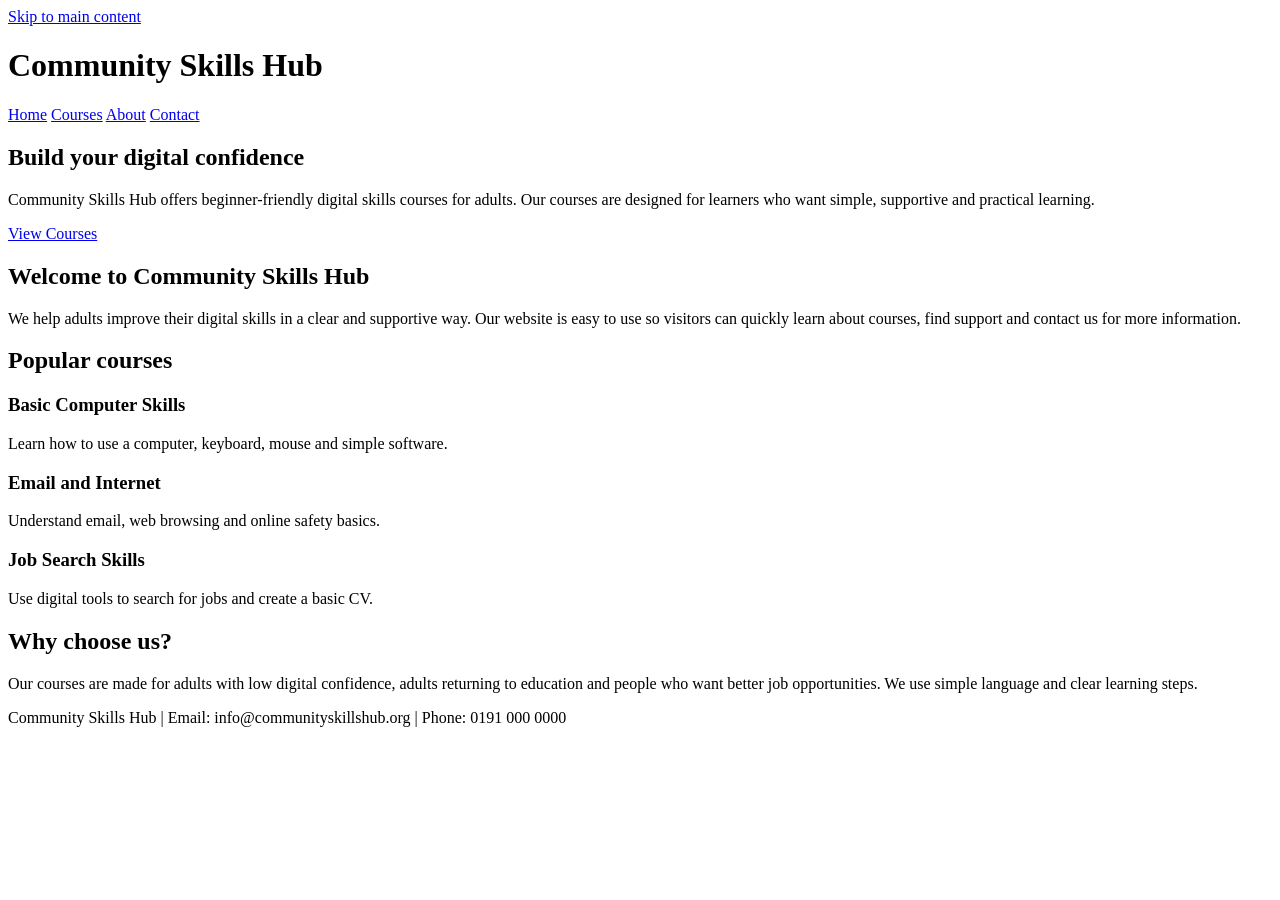
==== index.html @ bfeb7a66 "Add website files" ====
<!DOCTYPE html>
<html lang="en">
<head>
  <meta charset="UTF-8">
  <meta name="viewport" content="width=device-width, initial-scale=1.0">
  <title>Community Skills Hub | Home</title>
  <link rel="stylesheet" href="css/style.css">
</head>
<body>
  <a href="#main-content" class="skip-link">Skip to main content</a>
  <header>
    <div class="container">
      <h1 class="site-title">Community Skills Hub</h1>
      <nav aria-label="Main navigation">
        <a href="index.html">Home</a>
        <a href="courses.html">Courses</a>
        <a href="about.html">About</a>
        <a href="contact.html">Contact</a>
      </nav>
    </div>
  </header>
  <main id="main-content" class="container">

<section class="hero">
  <h2>Build your digital confidence</h2>
  <p>Community Skills Hub offers beginner-friendly digital skills courses for adults. Our courses are designed for learners who want simple, supportive and practical learning.</p>
  <a class="button" href="courses.html">View Courses</a>
</section>

<section class="section">
  <h2>Welcome to Community Skills Hub</h2>
  <p>We help adults improve their digital skills in a clear and supportive way. Our website is easy to use so visitors can quickly learn about courses, find support and contact us for more information.</p>
</section>

<section class="section">
  <h2>Popular courses</h2>
  <div class="grid">
    <article class="card">
      <h3>Basic Computer Skills</h3>
      <p>Learn how to use a computer, keyboard, mouse and simple software.</p>
    </article>
    <article class="card">
      <h3>Email and Internet</h3>
      <p>Understand email, web browsing and online safety basics.</p>
    </article>
    <article class="card">
      <h3>Job Search Skills</h3>
      <p>Use digital tools to search for jobs and create a basic CV.</p>
    </article>
  </div>
</section>

<section class="section">
  <h2>Why choose us?</h2>
  <p>Our courses are made for adults with low digital confidence, adults returning to education and people who want better job opportunities. We use simple language and clear learning steps.</p>
</section>

  </main>
  <footer>
    <p>Community Skills Hub | Email: info@communityskillshub.org | Phone: 0191 000 0000</p>
  </footer>
</body>
</html>
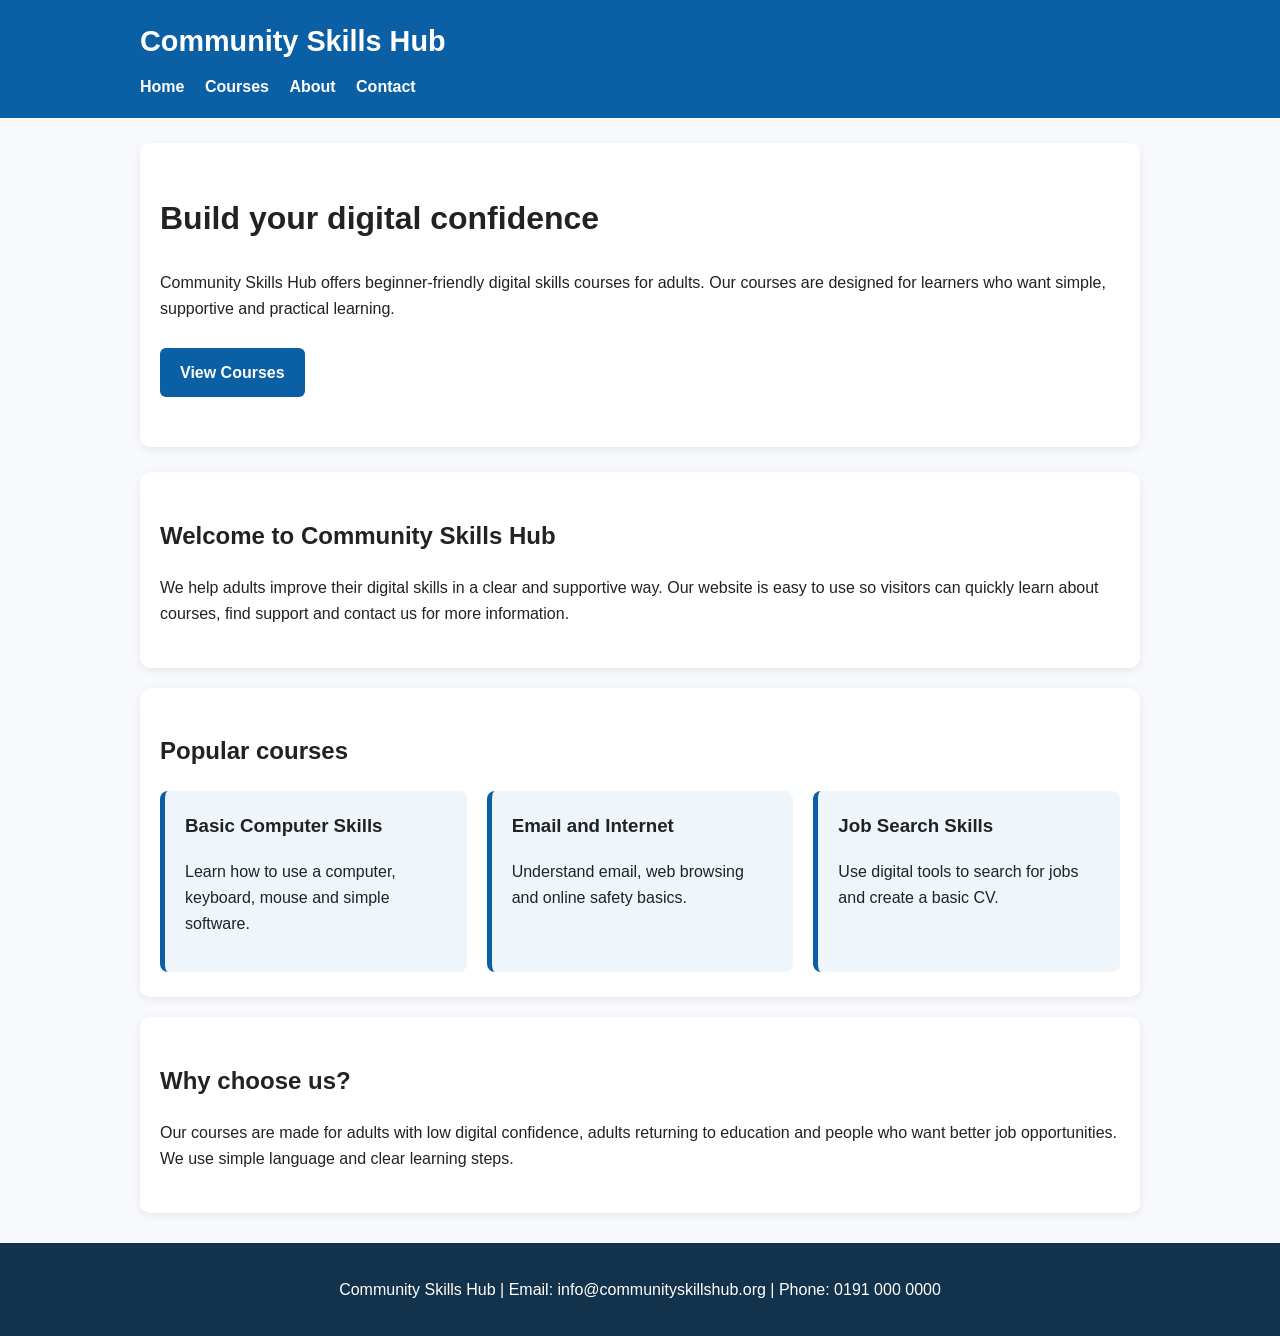
==== commit 0cf7a3d6: "Update index.html" ====
--- a/index.html
+++ b/index.html
@@ -4,7 +4,7 @@
   <meta charset="UTF-8">
   <meta name="viewport" content="width=device-width, initial-scale=1.0">
   <title>Community Skills Hub | Home</title>
-  <link rel="stylesheet" href="css/style.css">
+  <link rel="stylesheet" href="style.css">
 </head>
 <body>
   <a href="#main-content" class="skip-link">Skip to main content</a>
@@ -60,4 +60,4 @@
     <p>Community Skills Hub | Email: info@communityskillshub.org | Phone: 0191 000 0000</p>
   </footer>
 </body>
-</html>+</html>
--- a/style.css
+++ b/style.css
@@ -0,0 +1,167 @@
+* {
+  box-sizing: border-box;
+}
+
+body {
+  margin: 0;
+  font-family: Arial, sans-serif;
+  line-height: 1.6;
+  background: #f7f9fc;
+  color: #222;
+}
+
+header {
+  background: #0b5fa5;
+  color: white;
+  padding: 18px 0;
+}
+
+.container {
+  width: 90%;
+  max-width: 1000px;
+  margin: auto;
+}
+
+.site-title {
+  margin: 0;
+  font-size: 1.8rem;
+}
+
+nav {
+  margin-top: 10px;
+}
+
+nav a {
+  color: white;
+  text-decoration: none;
+  margin-right: 16px;
+  font-weight: bold;
+}
+
+nav a:hover,
+nav a:focus {
+  text-decoration: underline;
+}
+
+.hero {
+  background: white;
+  padding: 50px 20px;
+  margin: 25px 0;
+  border-radius: 10px;
+  box-shadow: 0 2px 8px rgba(0,0,0,0.08);
+}
+
+.hero h2 {
+  margin-top: 0;
+  font-size: 2rem;
+}
+
+.button {
+  display: inline-block;
+  background: #0b5fa5;
+  color: white;
+  padding: 12px 20px;
+  text-decoration: none;
+  border-radius: 6px;
+  margin-top: 10px;
+  font-weight: bold;
+}
+
+.section {
+  background: white;
+  padding: 25px 20px;
+  margin: 20px 0;
+  border-radius: 10px;
+  box-shadow: 0 2px 8px rgba(0,0,0,0.08);
+}
+
+.grid {
+  display: grid;
+  grid-template-columns: repeat(3, 1fr);
+  gap: 20px;
+}
+
+.card {
+  background: #eef5fb;
+  padding: 20px;
+  border-radius: 8px;
+  border-left: 5px solid #0b5fa5;
+}
+
+.card h3 {
+  margin-top: 0;
+}
+
+footer {
+  background: #13324b;
+  color: white;
+  text-align: center;
+  padding: 18px 10px;
+  margin-top: 30px;
+}
+
+.contact-box {
+  background: #eef5fb;
+  padding: 18px;
+  border-radius: 8px;
+  margin-bottom: 15px;
+}
+
+form {
+  display: grid;
+  gap: 12px;
+}
+
+input, textarea {
+  width: 100%;
+  padding: 12px;
+  border: 1px solid #bbb;
+  border-radius: 6px;
+  font-size: 1rem;
+}
+
+textarea {
+  min-height: 140px;
+  resize: vertical;
+}
+
+.skip-link {
+  position: absolute;
+  left: -9999px;
+  top: auto;
+}
+
+.skip-link:focus {
+  left: 10px;
+  top: 10px;
+  background: #fff;
+  color: #000;
+  padding: 10px;
+  z-index: 1000;
+  border: 2px solid #000;
+}
+
+img {
+  max-width: 100%;
+  height: auto;
+  border-radius: 8px;
+}
+
+@media (max-width: 768px) {
+  .grid {
+    grid-template-columns: 1fr;
+  }
+
+  .site-title {
+    font-size: 1.5rem;
+  }
+
+  nav a {
+    display: inline-block;
+    margin: 6px 10px 6px 0;
+  }
+
+  .hero h2 {
+    font-size: 1.6rem;
+  }
+}
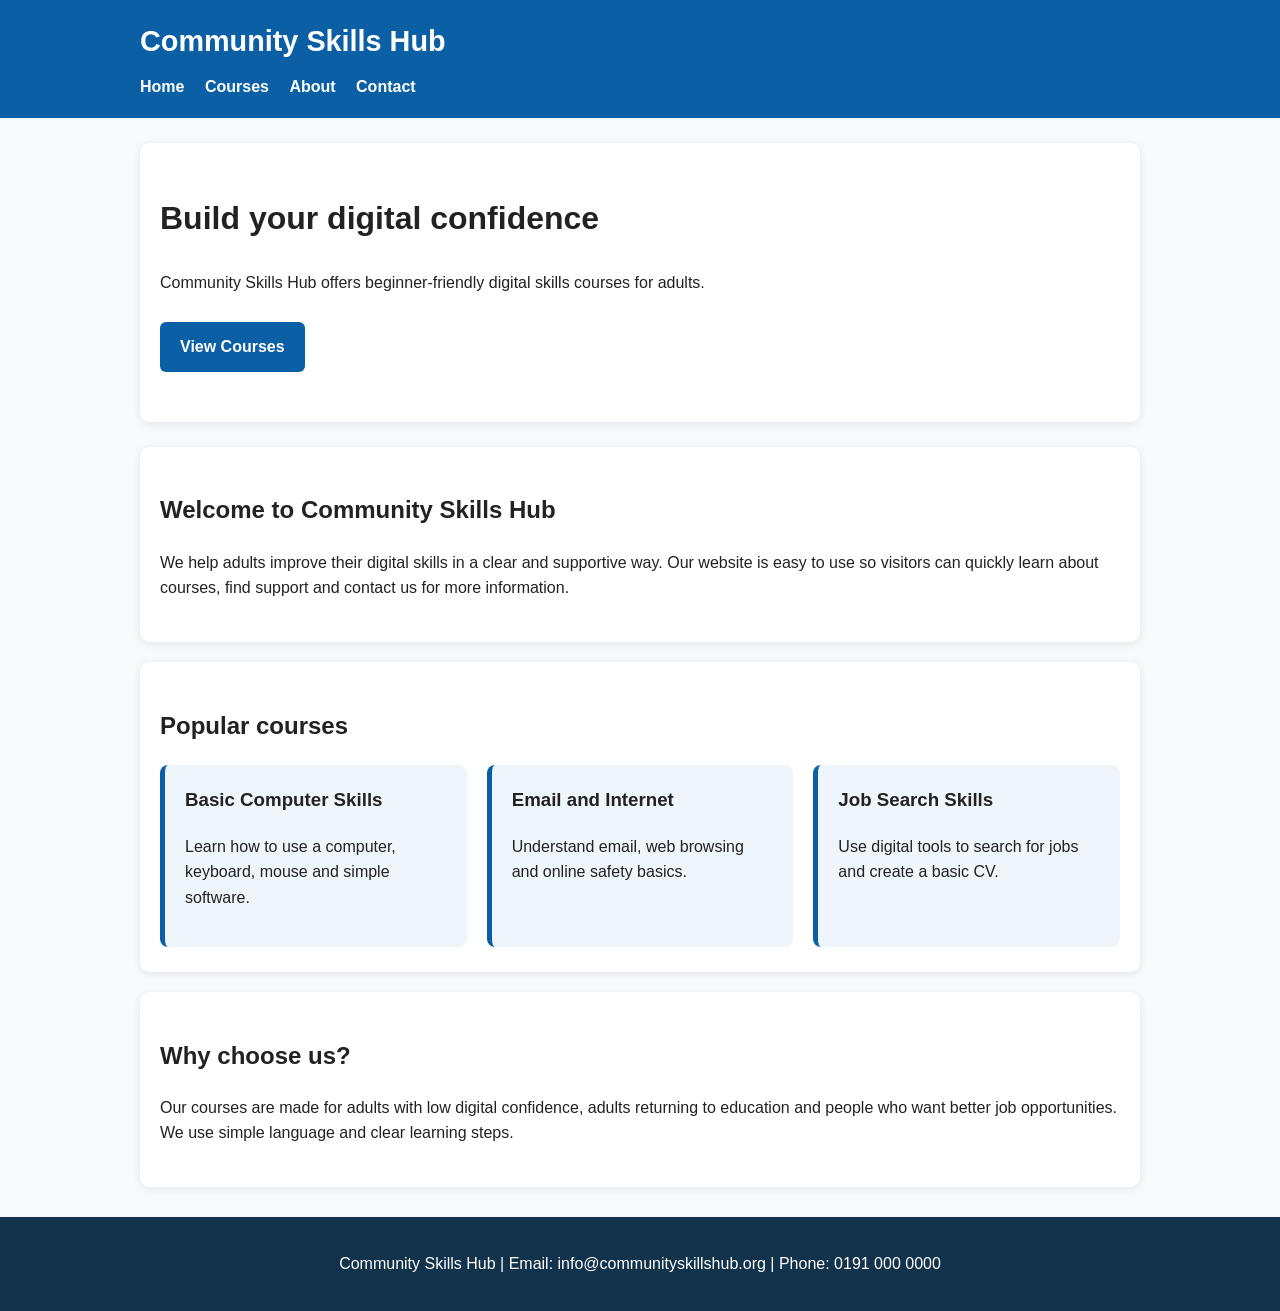
==== commit c92ee556: "Update index.html" ====
--- a/index.html
+++ b/index.html
@@ -20,12 +20,14 @@
     </div>
   </header>
   <main id="main-content" class="container">
+<section class="hero">
+  <div class="hero-overlay">
+    <h2>Build your digital confidence</h2>
+    <p>Community Skills Hub offers beginner-friendly digital skills courses for adults.</p>
+    <a class="button" href="courses.html">View Courses</a>
+  </div>
+</section>
 
-<section class="hero">
-  <h2>Build your digital confidence</h2>
-  <p>Community Skills Hub offers beginner-friendly digital skills courses for adults. Our courses are designed for learners who want simple, supportive and practical learning.</p>
-  <a class="button" href="courses.html">View Courses</a>
-</section>
 
 <section class="section">
   <h2>Welcome to Community Skills Hub</h2>
--- a/style.css
+++ b/style.css
@@ -164,4 +164,97 @@
   .hero h2 {
     font-size: 1.6rem;
   }
-}+/* Hover effects */
+a {
+  transition: 0.3s;
+}
+
+a:hover {
+  opacity: 0.7;
+}
+
+.button {
+  transition: 0.3s;
+}
+
+.button:hover {
+  background: #084a86;
+  transform: translateY(-2px);
+}
+
+section {
+  transition: 0.3s;
+}
+
+section:hover {
+  transform: translateY(-5px);
+  box-shadow: 0 10px 25px rgba(0,0,0,0.1);
+}
+
+nav a {
+  margin-right: 15px;
+  font-weight: bold;
+}
+
+@media (max-width: 600px) {
+  .container {
+    width: 90%;
+  }
+}
+.hero {
+  background: linear-gradient(135deg, #ffffff, #eaf3ff);
+  border: 2px solid #d6e6f8;
+}
+
+.button {
+  box-shadow: 0 6px 14px rgba(11, 95, 165, 0.25);
+}
+
+.card {
+  border-top: 6px solid #0b5fa5;
+}
+
+h2 {
+  color: #0b5fa5;
+}
+.hero {
+  background: linear-gradient(135deg, #0b5fa5, #4da3ff);
+  color: white;
+  padding: 40px 25px;
+  border-radius: 15px;
+}
+
+.hero p {
+  color: #e6f2ff;
+}
+
+.button {
+  background: white;
+  color: #0b5fa5;
+  font-weight: bold;
+}
+
+.button:hover {
+  background: #e6f2ff;
+}
+/* Courses cards */
+.course-card {
+  background: white;
+  padding: 20px;
+  border-radius: 12px;
+  margin-bottom: 20px;
+  box-shadow: 0 5px 15px rgba(0,0,0,0.08);
+  transition: 0.3s;
+}
+
+.course-card:hover {
+  transform: translateY(-5px);
+}
+
+.course-card h3 {
+  color: #0b5fa5;
+}
+
+.course-card p {
+  color: #555;
+}
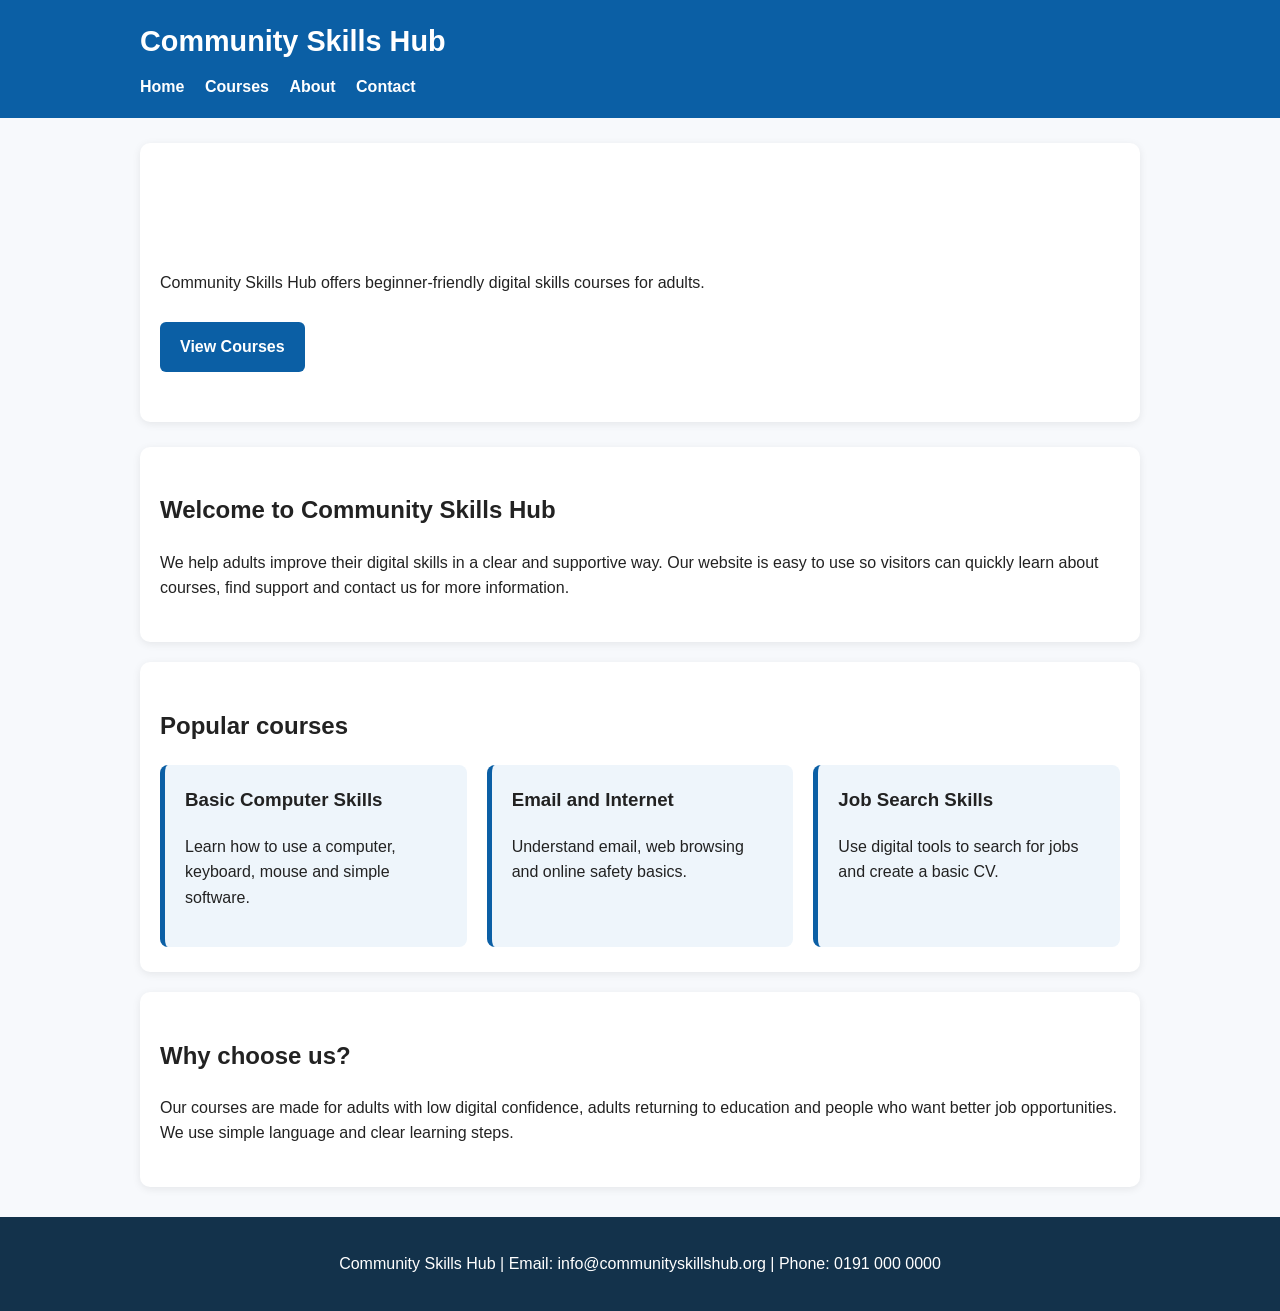
==== commit e12f8650: "Update index.html" ====
--- a/index.html
+++ b/index.html
@@ -22,7 +22,7 @@
   <main id="main-content" class="container">
 <section class="hero">
   <div class="hero-overlay">
-    <h2>Build your digital confidence</h2>
+    <h2 style="color: white;">Build your digital confidence</h2>
     <p>Community Skills Hub offers beginner-friendly digital skills courses for adults.</p>
     <a class="button" href="courses.html">View Courses</a>
   </div>
--- a/style.css
+++ b/style.css
@@ -258,3 +258,29 @@
 .course-card p {
   color: #555;
 }
+.hero h2 {
+  color: white;
+  font-size: 28px;
+}
+
+.hero p {
+  color: #f0f0f0;
+}
+.hero-overlay h2 {
+  color: white;
+  font-weight: bold;
+}
+
+.hero-overlay p {
+  color: #f1f1f1;
+}
+  .hero-overlay {
+  background: rgba(0, 0, 0, 0.6);
+}
+.hero-overlay h2 {
+  color: white !important;
+}
+
+.hero-overlay p {
+  color: #ffffff !important;
+}
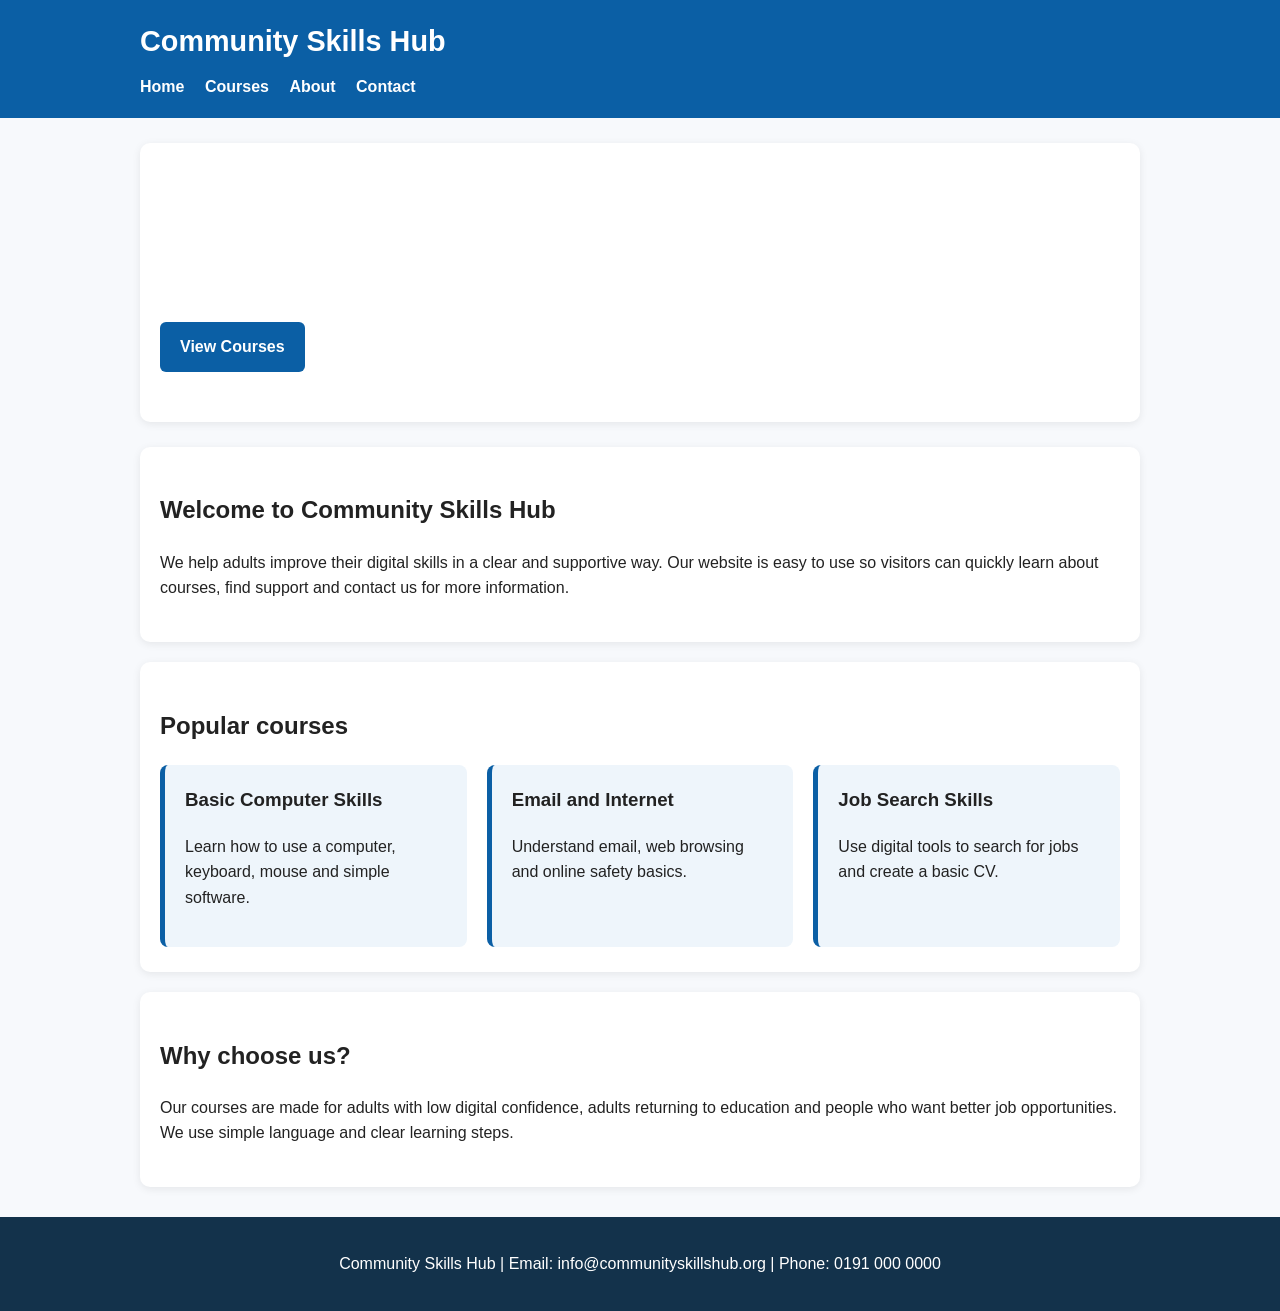
==== commit 3ccbac2a: "Update index.html" ====
--- a/index.html
+++ b/index.html
@@ -23,7 +23,7 @@
 <section class="hero">
   <div class="hero-overlay">
     <h2 style="color: white;">Build your digital confidence</h2>
-    <p>Community Skills Hub offers beginner-friendly digital skills courses for adults.</p>
+    <p style="color: #ffffff;">Community Skills Hub offers beginner-friendly digital skills courses for adults.</p>
     <a class="button" href="courses.html">View Courses</a>
   </div>
 </section>
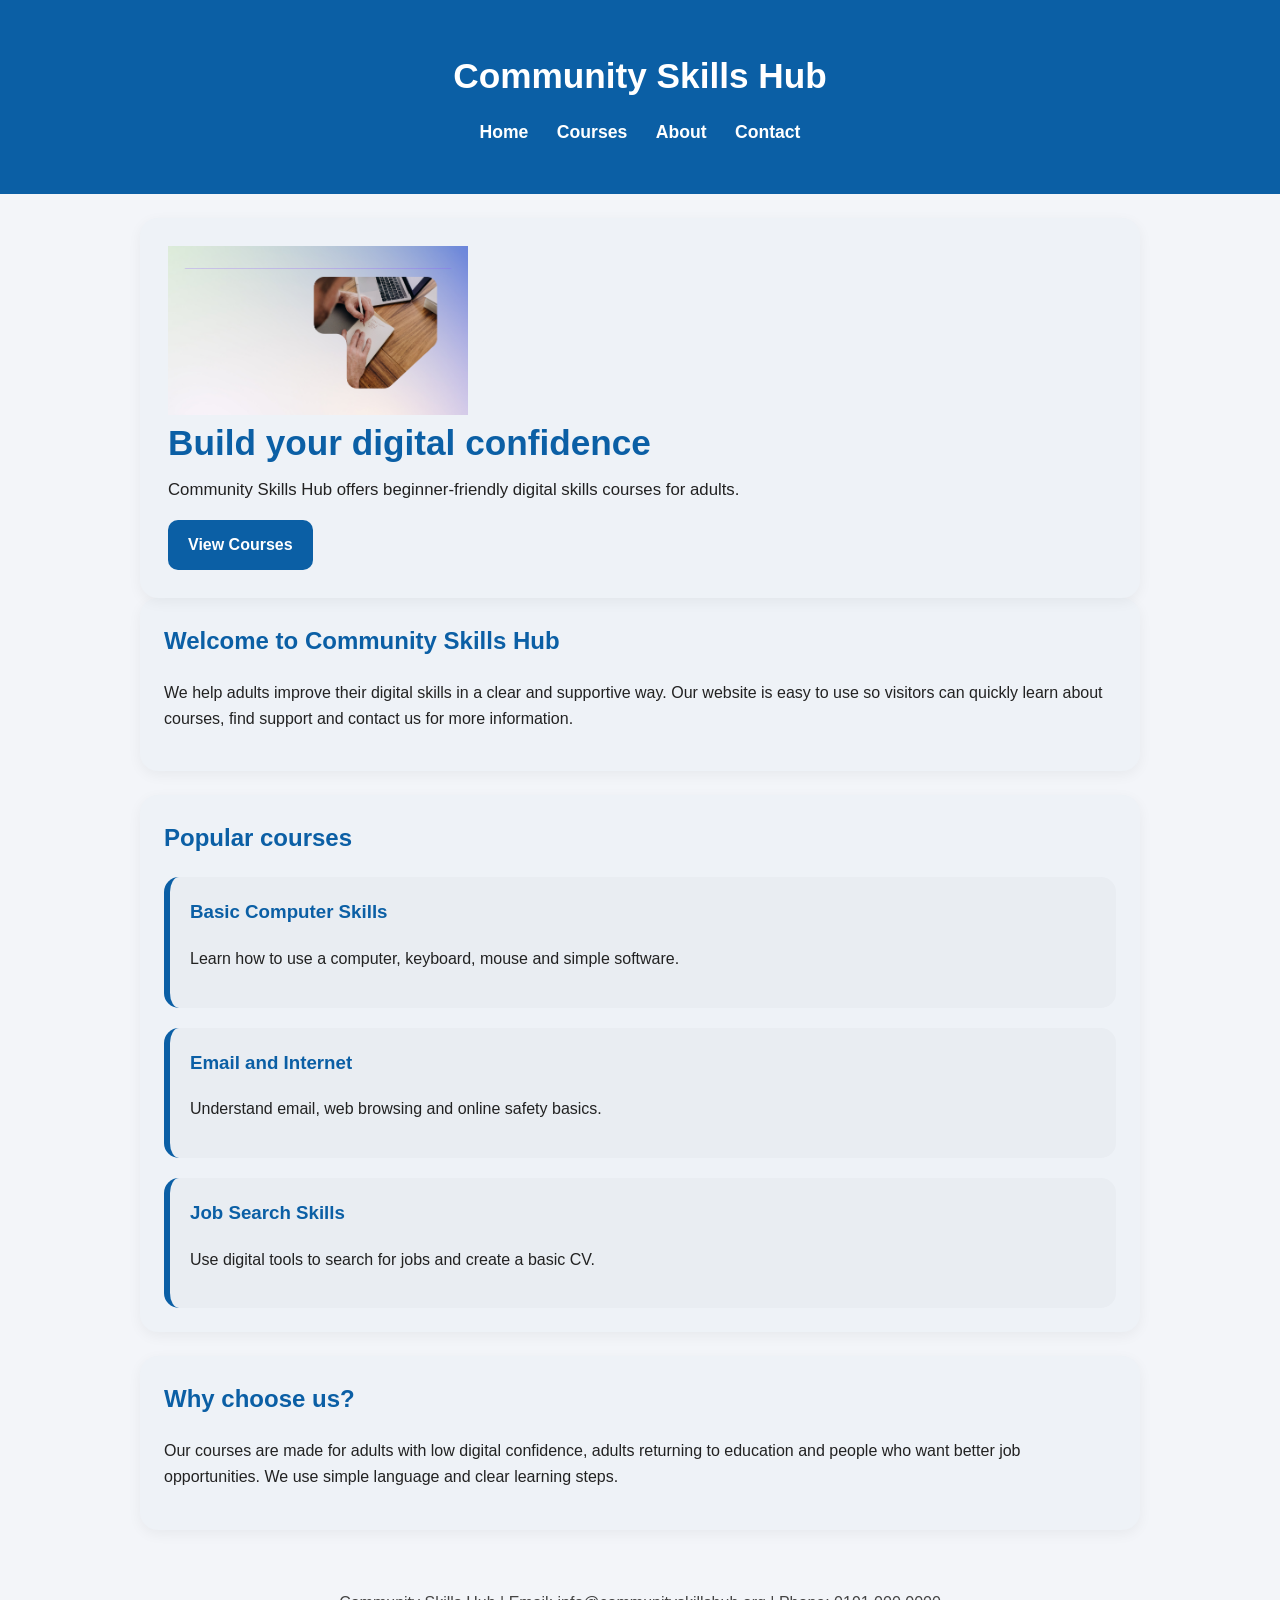
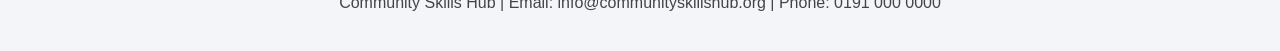
==== commit 8cad8223: "Update index.html" ====
--- a/index.html
+++ b/index.html
@@ -22,6 +22,7 @@
   <main id="main-content" class="container">
 <section class="hero">
   <div class="hero-overlay">
+    <img src="Untitled design.png" width="300">
     <h2 style="color: white;">Build your digital confidence</h2>
     <p style="color: #ffffff;">Community Skills Hub offers beginner-friendly digital skills courses for adults.</p>
     <a class="button" href="courses.html">View Courses</a>
--- a/style.css
+++ b/style.css
@@ -6,118 +6,184 @@
   margin: 0;
   font-family: Arial, sans-serif;
   line-height: 1.6;
-  background: #f7f9fc;
+  background: #f3f5f9;
   color: #222;
+}
+
+.skip-link {
+  position: absolute;
+  left: -9999px;
+}
+
+.skip-link:focus {
+  left: 10px;
+  top: 10px;
+  background: white;
+  color: #0b5fa5;
+  padding: 10px 14px;
+  border-radius: 8px;
+  z-index: 999;
 }
 
 header {
   background: #0b5fa5;
   color: white;
-  padding: 18px 0;
+  padding: 24px 0;
+  text-align: center;
+}
+
+.site-title {
+  margin: 0;
+  color: white;
+  font-size: 2.2rem;
+  font-weight: 700;
+}
+
+nav {
+  margin-top: 14px;
+}
+
+nav a {
+  color: white;
+  text-decoration: none;
+  font-weight: bold;
+  margin: 0 12px;
+  font-size: 1.1rem;
 }
 
 .container {
   width: 90%;
   max-width: 1000px;
-  margin: auto;
-}
-
-.site-title {
-  margin: 0;
-  font-size: 1.8rem;
-}
-
-nav {
-  margin-top: 10px;
-}
-
-nav a {
-  color: white;
-  text-decoration: none;
-  margin-right: 16px;
-  font-weight: bold;
-}
-
-nav a:hover,
-nav a:focus {
-  text-decoration: underline;
+  margin: 24px auto;
 }
 
 .hero {
-  background: white;
-  padding: 50px 20px;
-  margin: 25px 0;
-  border-radius: 10px;
-  box-shadow: 0 2px 8px rgba(0,0,0,0.08);
-}
-
-.hero h2 {
-  margin-top: 0;
-  font-size: 2rem;
+  position: relative;
+  overflow: hidden;
+  min-height: 340px;
+  padding: 32px;
+  border-radius: 22px;
+  background-image: url("Untitled%20design.png?v=99");
+  background-size: cover;
+  background-position: center;
+  background-repeat: no-repeat;
+  box-shadow: 0 8px 24px rgba(0,0,0,0.08);
+}
+.hero {
+  min-height: 320px;
+  border-radius: 22px;
+  padding: 32px;
+  background-image: url("Untitled%20design.png?v=999");
+  background-size: cover;
+  background-position: center;
+  display: flex;
+  align-items: center;
+}
+
+.hero-overlay {
+  background: rgba(255,255,255,0.85);
+  padding: 24px;
+  border-radius: 16px;
+  max-width: 420px;
+}
+
+.hero-overlay h2 {
+  color: #111;
+  margin-bottom: 10px;
+}
+
+.hero-overlay p {
+  color: #222;
+}
+
+
+
+  z-index: 1;
+  max-width: 46%;
+}
+
+.hero-overlay h2 {
+  margin: 0 0 14px 0;
+  color: #111;
+  font-size: 3rem;
+  line-height: 1.08;
+  font-weight: 800;
+}
+
+.hero-overlay p {
+  margin: 0 0 20px 0;
+  color: #222;
+  font-size: 1.1rem;
+  line-height: 1.5;
 }
 
 .button {
   display: inline-block;
+  background: white;
+  color: #0b5fa5;
+  text-decoration: none;
+  font-weight: bold;
+  padding: 12px 22px;
+  border-radius: 12px;
+  box-shadow: 0 6px 14px rgba(11,95,165,0.16);
+}
+
+.button:hover {
   background: #0b5fa5;
   color: white;
-  padding: 12px 20px;
-  text-decoration: none;
-  border-radius: 6px;
-  margin-top: 10px;
-  font-weight: bold;
 }
 
 .section {
-  background: white;
-  padding: 25px 20px;
-  margin: 20px 0;
-  border-radius: 10px;
-  box-shadow: 0 2px 8px rgba(0,0,0,0.08);
+  background: #eef2f7;
+  border-radius: 18px;
+  padding: 24px;
+  margin-bottom: 24px;
+  box-shadow: 0 4px 14px rgba(0,0,0,0.05);
+}
+
+.section h2 {
+  color: #0b5fa5;
+  margin-top: 0;
 }
 
 .grid {
   display: grid;
-  grid-template-columns: repeat(3, 1fr);
   gap: 20px;
 }
 
 .card {
-  background: #eef5fb;
+  background: #e9edf2;
   padding: 20px;
-  border-radius: 8px;
-  border-left: 5px solid #0b5fa5;
+  border-radius: 15px;
+  border-left: 6px solid #0b5fa5;
 }
 
 .card h3 {
   margin-top: 0;
-}
-
-footer {
-  background: #13324b;
-  color: white;
-  text-align: center;
-  padding: 18px 10px;
-  margin-top: 30px;
+  color: #0b5fa5;
 }
 
 .contact-box {
-  background: #eef5fb;
-  padding: 18px;
-  border-radius: 8px;
-  margin-bottom: 15px;
-}
-
-form {
-  display: grid;
-  gap: 12px;
-}
-
-input, textarea {
+  background: #e9edf2;
+  padding: 20px;
+  border-radius: 15px;
+  margin-bottom: 20px;
+}
+
+label {
+  display: block;
+  font-weight: bold;
+  margin-bottom: 8px;
+}
+
+input,
+textarea {
   width: 100%;
-  padding: 12px;
-  border: 1px solid #bbb;
-  border-radius: 6px;
+  padding: 14px;
+  border: 1px solid #cfd7e3;
+  border-radius: 10px;
   font-size: 1rem;
+  margin-bottom: 16px;
 }
 
 textarea {
@@ -125,162 +191,161 @@
   resize: vertical;
 }
 
-.skip-link {
-  position: absolute;
-  left: -9999px;
-  top: auto;
-}
-
-.skip-link:focus {
-  left: 10px;
-  top: 10px;
-  background: #fff;
-  color: #000;
-  padding: 10px;
-  z-index: 1000;
-  border: 2px solid #000;
-}
-
-img {
-  max-width: 100%;
-  height: auto;
-  border-radius: 8px;
+footer {
+  text-align: center;
+  padding: 20px;
+  color: #444;
 }
 
 @media (max-width: 768px) {
-  .grid {
-    grid-template-columns: 1fr;
-  }
-
   .site-title {
-    font-size: 1.5rem;
+    font-size: 1.9rem;
   }
 
   nav a {
     display: inline-block;
-    margin: 6px 10px 6px 0;
-  }
-
-  .hero h2 {
-    font-size: 1.6rem;
-  }
-/* Hover effects */
-a {
+    margin: 6px 10px;
+  }
+
+  .hero {
+    min-height: 300px;
+    padding: 22px;
+  }
+
+  .hero::before {
+    left: 12px;
+    right: 12px;
+    width: auto;
+    top: 12px;
+    bottom: 12px;
+  }
+
+  .hero-overlay {
+    max-width: 100%;
+  }
+
+  .hero-overlay h2 {
+    font-size: 2.2rem;
+  }
+
+  .hero-overlay p {
+    font-size: 1rem;
+  }
+}
+/* FINAL HERO RESET */
+
+.hero {
+  background: #eef2f7 !important;
+  background-image: none !important;
+  min-height: auto !important;
+  padding: 28px !important;
+  border-radius: 18px !important;
+  display: block !important;
+  box-shadow: 0 4px 14px rgba(0, 0, 0, 0.05) !important;
+}
+
+.hero::before {
+  display: none !important;
+  content: none !important;
+}
+
+.hero-overlay {
+  background: transparent !important;
+  backdrop-filter: none !important;
+  -webkit-backdrop-filter: none !important;
+  padding: 0 !important;
+  max-width: 100% !important;
+  box-shadow: none !important;
+  border-radius: 0 !important;
+}
+
+.hero h2,
+.hero-overlay h2 {
+  color: #0b5fa5 !important;
+  font-size: 2.2rem !important;
+  line-height: 1.15 !important;
+  margin: 0 0 14px 0 !important;
+  text-shadow: none !important;
+}
+
+.hero p,
+.hero-overlay p {
+  color: #222 !important;
+  font-size: 1.05rem !important;
+  line-height: 1.6 !important;
+  margin: 0 0 16px 0 !important;
+  text-shadow: none !important;
+}
+
+.hero .button,
+.hero-overlay .button {
+  display: inline-block !important;
+  background: #0b5fa5 !important;
+  color: white !important;
+  text-decoration: none !important;
+  padding: 12px 20px !important;
+  border-radius: 10px !important;
+  font-weight: bold !important;
+  box-shadow: none !important;
+}
+
+.hero .button:hover,
+.hero-overlay .button:hover {
+  background: #084a86 !important;
+  color: white !important;
+}
+header {
+  position: sticky;
+  top: 0;
+  z-index: 1000;
+}
+
+nav a {
+  position: relative;
   transition: 0.3s;
 }
 
-a:hover {
-  opacity: 0.7;
-}
-
+nav a::after {
+  content: "";
+  position: absolute;
+  left: 0;
+  bottom: -6px;
+  width: 0;
+  height: 2px;
+  background: white;
+  transition: 0.3s;
+}
+
+nav a:hover::after {
+  width: 100%;
+}
 .button {
+  transition: 0.25s;
+}
+
+.button:hover {
+  transform: translateY(-2px);
+  box-shadow: 0 8px 18px rgba(0,0,0,0.15);
+}
+.card {
   transition: 0.3s;
 }
 
-.button:hover {
-  background: #084a86;
-  transform: translateY(-2px);
-}
-
-section {
-  transition: 0.3s;
-}
-
-section:hover {
+.card:hover {
   transform: translateY(-5px);
-  box-shadow: 0 10px 25px rgba(0,0,0,0.1);
-}
-
-nav a {
-  margin-right: 15px;
-  font-weight: bold;
-}
-
-@media (max-width: 600px) {
-  .container {
-    width: 90%;
-  }
-}
-.hero {
-  background: linear-gradient(135deg, #ffffff, #eaf3ff);
-  border: 2px solid #d6e6f8;
-}
-
-.button {
-  box-shadow: 0 6px 14px rgba(11, 95, 165, 0.25);
-}
-
-.card {
-  border-top: 6px solid #0b5fa5;
-}
-
-h2 {
-  color: #0b5fa5;
-}
-.hero {
-  background: linear-gradient(135deg, #0b5fa5, #4da3ff);
-  color: white;
-  padding: 40px 25px;
-  border-radius: 15px;
-}
-
-.hero p {
-  color: #e6f2ff;
-}
-
-.button {
-  background: white;
-  color: #0b5fa5;
-  font-weight: bold;
-}
-
-.button:hover {
-  background: #e6f2ff;
-}
-/* Courses cards */
-.course-card {
-  background: white;
-  padding: 20px;
-  border-radius: 12px;
-  margin-bottom: 20px;
-  box-shadow: 0 5px 15px rgba(0,0,0,0.08);
-  transition: 0.3s;
-}
-
-.course-card:hover {
-  transform: translateY(-5px);
-}
-
-.course-card h3 {
-  color: #0b5fa5;
-}
-
-.course-card p {
-  color: #555;
-}
-.hero h2 {
-  color: white;
-  font-size: 28px;
-}
-
-.hero p {
-  color: #f0f0f0;
-}
-.hero-overlay h2 {
-  color: white;
-  font-weight: bold;
-}
-
-.hero-overlay p {
-  color: #f1f1f1;
-}
-  .hero-overlay {
-  background: rgba(0, 0, 0, 0.6);
-}
-.hero-overlay h2 {
-  color: white !important;
-}
-
-.hero-overlay p {
-  color: #ffffff !important;
-}
+  box-shadow: 0 10px 25px rgba(0,0,0,0.12);
+}
+.section {
+  animation: fadeUp 0.6s ease;
+}
+
+@keyframes fadeUp {
+  from {
+    opacity: 0;
+    transform: translateY(20px);
+  }
+  to {
+    opacity: 1;
+    transform: translateY(0);
+  }
+}
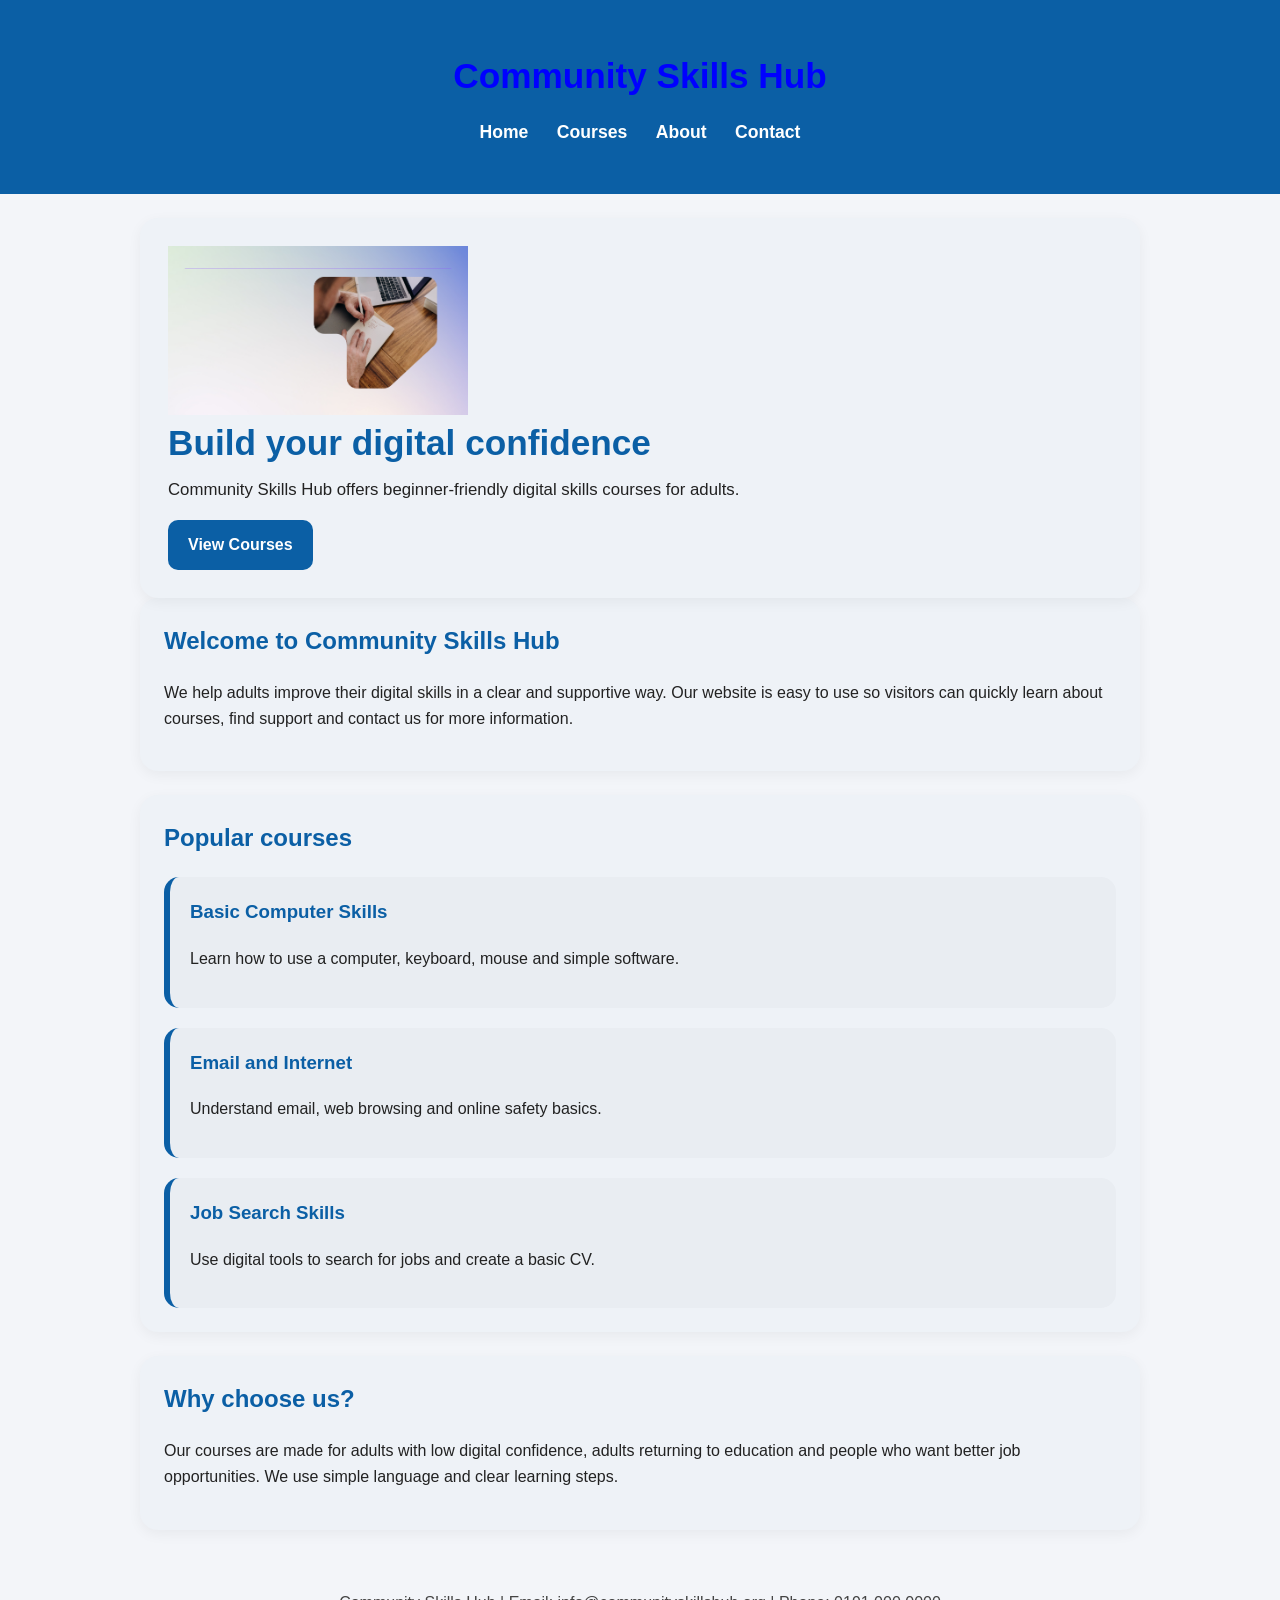
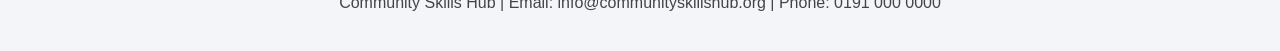
==== commit 46dee98c: "Update index.html" ====
--- a/index.html
+++ b/index.html
@@ -10,7 +10,7 @@
   <a href="#main-content" class="skip-link">Skip to main content</a>
   <header>
     <div class="container">
-      <h1 class="site-title">Community Skills Hub</h1>
+      <h1 class="site-title" style="color: blue;">Community Skills Hub</h1>
       <nav aria-label="Main navigation">
         <a href="index.html">Home</a>
         <a href="courses.html">Courses</a>
